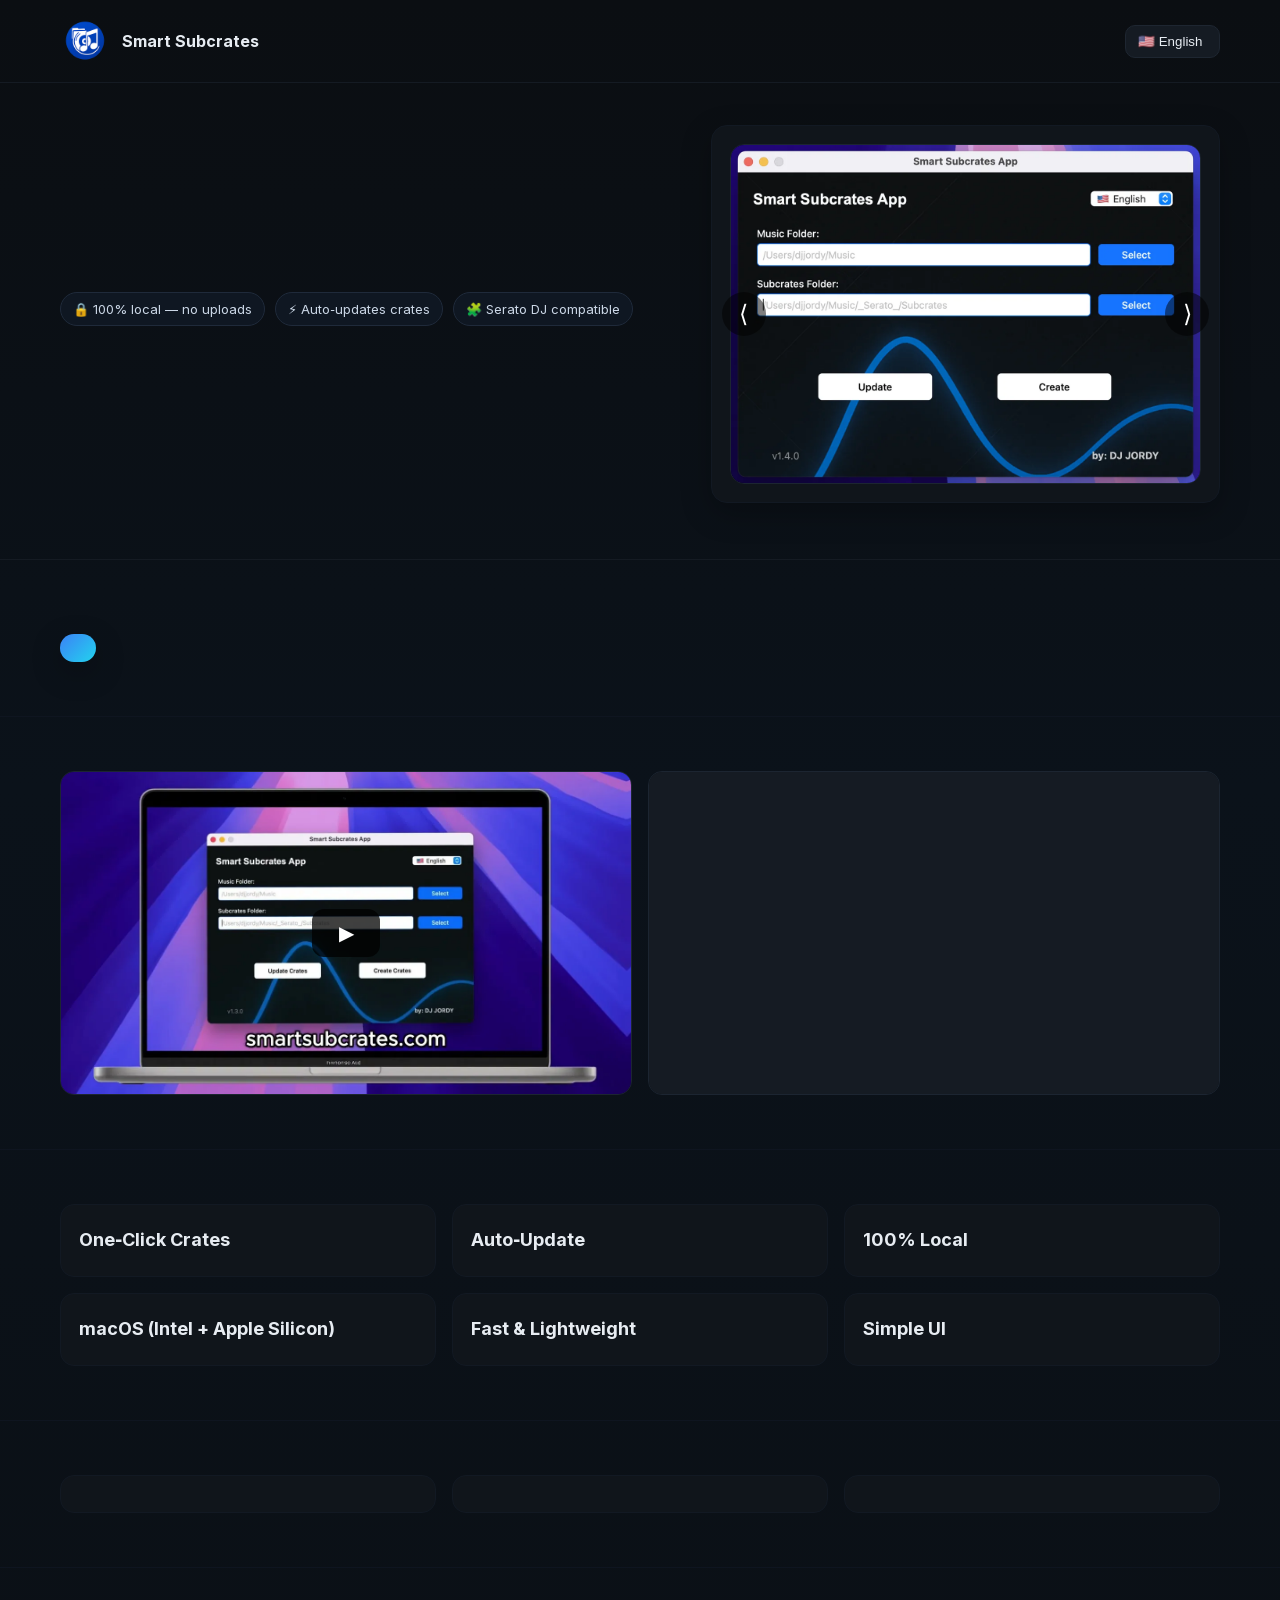
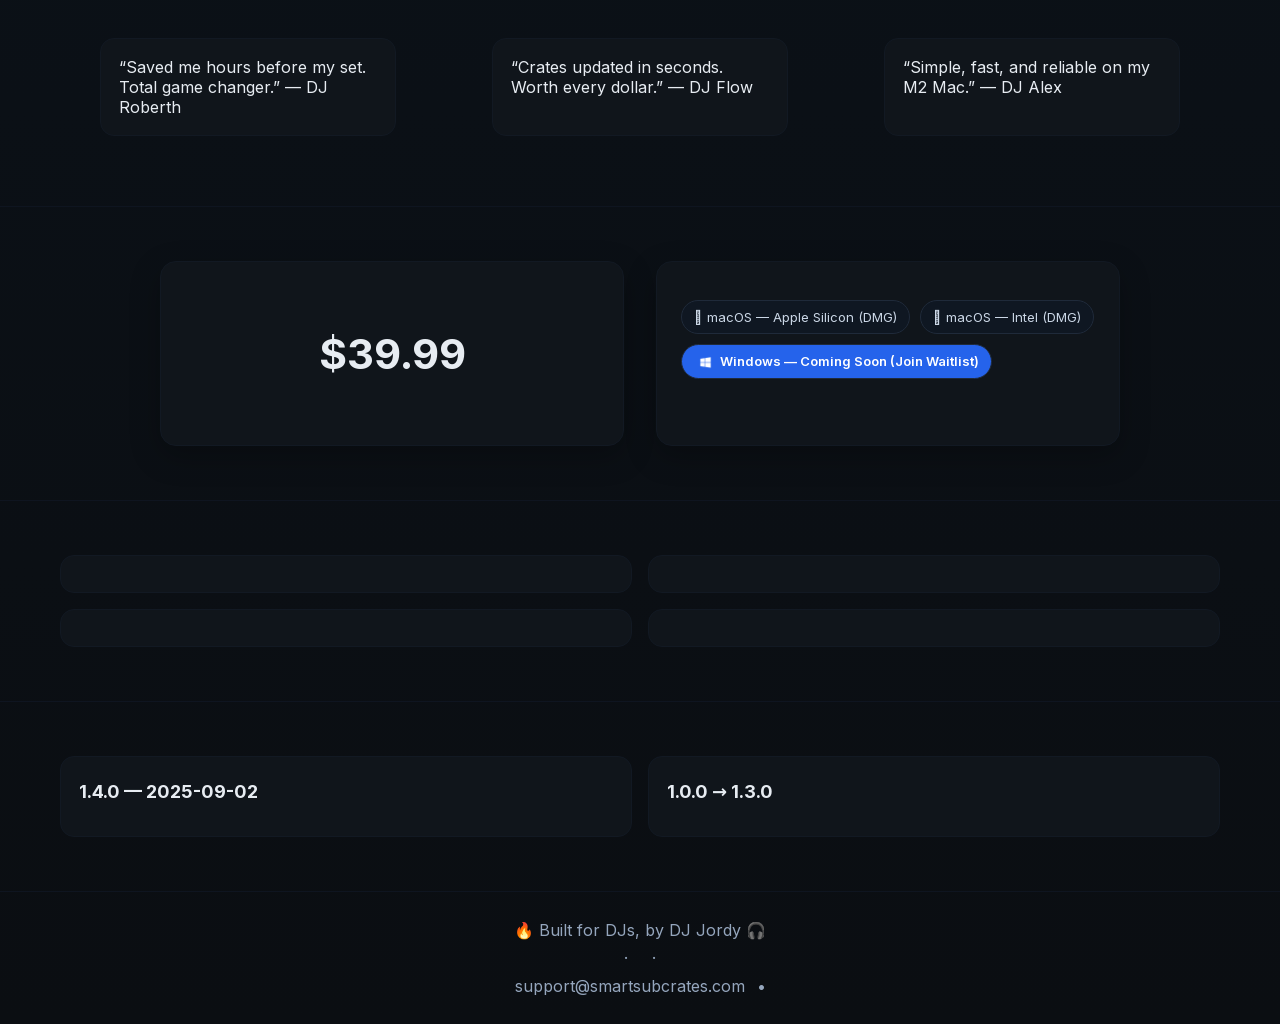
==== es/index.html @ 8af756a7 "wip: generate es/index.html" ====
<!-- GENERATED from index.html by tools/build-es.py — do not edit. Edit index.html and re-run the script. -->
<!DOCTYPE html>
<html lang="es">
<head>
  <meta charset="UTF-8" />
  <meta name="viewport" content="width=device-width, initial-scale=1" />
  <title>Smart Subcrates — Crea Subcrates de Serato desde tus Carpetas</title>
  <meta name="description" content="Convierte tus carpetas de música en subcrates listos para Serato en segundos. Para macOS 12+ (Apple Silicon + Intel). Pago único, actualizaciones de por vida." />
  <link rel="preload" href="/assets/fonts/inter-latin.woff2" as="font" type="font/woff2" crossorigin>
  <link rel="icon" href="/assets/app_icon_256.png" />
  <link rel="apple-touch-icon" href="/assets/app_icon_256.png" />
  <link rel="stylesheet" href="/style.css?v=8" />
  <link rel="canonical" href="https://www.smartsubcrates.com/es/" />
  <link rel="alternate" hreflang="en" href="https://www.smartsubcrates.com/" />
  <link rel="alternate" hreflang="es" href="https://www.smartsubcrates.com/es/" />
  <link rel="alternate" hreflang="x-default" href="https://www.smartsubcrates.com/" />
  <meta property="og:title" content="Smart Subcrates — Crea Subcrates de Serato desde tus Carpetas" />
  <meta property="og:description" content="Crea subcrates de Serato desde tus carpetas con un clic. Para macOS 12+." />
  <meta property="og:image" content="https://www.smartsubcrates.com/assets/og-image.jpg" />
  <meta property="og:image:width" content="1200" />
  <meta property="og:image:height" content="630" />
  <meta property="og:image:alt" content="Smart Subcrates — turn your music folders into Serato-ready crates in seconds" />
  <meta property="og:url" content="https://www.smartsubcrates.com/es/" />
  <meta property="og:site_name" content="Smart Subcrates" />
  <meta property="og:type" content="website" />
  <meta property="og:locale" content="es_ES" />
  <meta property="og:locale:alternate" content="en_US" />
  <meta name="twitter:card" content="summary_large_image" />
  <meta name="twitter:title" content="Smart Subcrates — Crea Subcrates de Serato desde tus Carpetas" />
  <meta name="twitter:description" content="Crea subcrates de Serato desde tus carpetas con un clic. Para macOS 12+." />
  <meta name="twitter:image" content="https://www.smartsubcrates.com/assets/og-image.jpg" />
  <!-- Google tag (gtag.js) -->
  <script async src="https://www.googletagmanager.com/gtag/js?id=G-19CRBSC4E8"></script>
  <script>
    window.dataLayer = window.dataLayer || [];
    function gtag(){dataLayer.push(arguments);}
    gtag('js', new Date());
    gtag('config', 'G-19CRBSC4E8');
  </script>
  <script defer src="/script.js?v=8"></script>
  <script src="https://assets.lemonsqueezy.com/lemon.js" defer></script>

  <script type="application/ld+json">
{
  "@context": "https://schema.org",
  "@type": "SoftwareApplication",
  "name": "Smart Subcrates",
  "applicationCategory": "MultimediaApplication",
  "applicationSubCategory": "DJ Software",
  "operatingSystem": "macOS 12 Monterey or later",
  "softwareVersion": "1.4.0",
  "url": "https://www.smartsubcrates.com/",
  "image": "https://www.smartsubcrates.com/assets/og-image.jpg",
  "description": "Smart Subcrates turns your music folders into Serato-ready crates in seconds. It creates and updates .crate files for Serato DJ without moving, renaming or uploading any of your music.",
  "author": {
    "@type": "Person",
    "name": "Jorge Calle"
  },
  "offers": {
    "@type": "Offer",
    "price": "39.99",
    "priceCurrency": "USD",
    "availability": "https://schema.org/InStock",
    "url": "https://www.smartsubcrates.com/"
  },
  "featureList": [
    "Create Serato subcrates from a folder tree",
    "Update crates as tracks are added or removed",
    "Runs entirely offline \u2014 no uploads",
    "Apple Silicon and Intel support"
  ]
}
  </script>
  <script type="application/ld+json">
{
  "@context": "https://schema.org",
  "@type": "FAQPage",
  "mainEntity": [
    {
      "@type": "Question",
      "name": "Does this upload my music?",
      "acceptedAnswer": {
        "@type": "Answer",
        "text": "No. Everything runs locally on your computer."
      }
    },
    {
      "@type": "Question",
      "name": "Does it move or rename files?",
      "acceptedAnswer": {
        "@type": "Answer",
        "text": "No. It only creates and updates .crate files for Serato."
      }
    },
    {
      "@type": "Question",
      "name": "Which operating systems are supported?",
      "acceptedAnswer": {
        "@type": "Answer",
        "text": "macOS 12 Monterey and newer, on both Intel and Apple Silicon Macs. A Windows version is coming soon."
      }
    },
    {
      "@type": "Question",
      "name": "Do I need Serato installed?",
      "acceptedAnswer": {
        "@type": "Answer",
        "text": "Yes, you need Serato DJ installed to use the generated crates."
      }
    }
  ]
}
  </script>
</head>
<body>
  <header class="hero">
    <div class="container inner">
      <div style="display:flex;gap:12px;align-items:center">
        <img src="/assets/app_icon_256.png" alt="Smart Subcrates icon" width="50" height="50" style="border-radius:8px"/>
        <strong>Smart Subcrates</strong>
      </div>
      <nav>
        <select id="language-dropdown" class="lang" aria-label="Language" onchange="if(this.value!=='es')location.href='/'">
          <option value="en">&#127482;&#127480; English</option>
          <option value="es" selected>&#127466;&#127464; Espa&ntilde;ol</option>
        </select>
        
        <a data-store href="https://store.smartsubcrates.com/buy/6cca9f2a-0b97-4b3b-bf1f-de6168853923?embed=1" class="lemonsqueezy-button btn top-cta" data-lang="es">🛒 Comprar — $39.99</a>
      </nav>
    </div>

    <div class="hero-slab">
      <div class="container hero-grid">
        <div>
          
          <h1 class="title" data-lang="es">Convierte tus carpetas de música en subcrates para Serato en segundos 🎶</h1>
          
          

          <p class="subtitle" data-lang="es">
            Funciona en macOS (<b>Apple Silicon</b> + <b>Intel</b>).<br>
            Compatible con macOS Monterey (12) y posteriores.<br>
            Pago único, actualizaciones de por vida.
          </p>
          <div class="badge-list">
            <span class="badge">🔒 100% local — no uploads</span>
            <span class="badge">⚡ Auto‑updates crates</span>
            <span class="badge">🧩 Serato DJ compatible</span>
          </div>

          <div class="cta-group">
            
            <a data-store href="https://store.smartsubcrates.com/buy/6cca9f2a-0b97-4b3b-bf1f-de6168853923?embed=1" class="lemonsqueezy-button btn" data-lang="es">🛒 Comprar — $39.99</a>
            
            <a href="#demo" class="btn secondary" data-lang="es">▶ Ver Demo</a>
          </div>
        </div>
        <div class="card carousel">
          <div class="carousel-wrapper">
            <img class="screenshot active" src="/assets/screenshot1.webp" alt="Smart Subcrates main window with fields for the Music folder and the Serato Subcrates folder" width="1200" height="862" fetchpriority="high" />
            <img class="screenshot" src="/assets/screenshot2.webp" alt="Smart Subcrates with a DJ music folder selected, ready to build crates" width="1200" height="862" />
            <img class="screenshot" src="/assets/screenshot3.webp" alt="Smart Subcrates asking for confirmation before creating crates" width="1200" height="858" />
            <img class="screenshot" src="/assets/screenshot4.webp" alt="Smart Subcrates in Spanish reporting 98 folders processed and 2,989 new tracks added" width="1200" height="862" />
            <img class="screenshot" src="/assets/screenshot5.webp" alt="Serato DJ showing the generated subcrates for Bachata, Dancehall and Dembow with their tracks" width="1200" height="708" />
          </div>

          <div class="carousel-controls">
            <button class="prev" aria-label="Previous">⟨</button>
            <button class="next" aria-label="Next">⟩</button>
          </div>

          

          <div class="pill" style="margin-top:12px;" data-lang="es">
             Disponible ahora en macOS - Windows muy pronto.
          </div>
        </div>
      </div>
    </div>
  </header>

  <main>
    <section id="windows-waitlist" class="waitlist">
      <div class="container">
        
        <h2 data-lang="es"><img src="/assets/windows_128.png" alt="Windows logo" width="35" height="35" style="vertical-align:middle; margin:0 4px"/>Versión para Windows — Próximamente</h2>

        
        <p class="subtitle" data-lang="es">
          Estamos terminando la versión de Windows de Smart Subcrates.  
          Únete a la lista de espera ahora y obtendrás <b>25% de descuento en el lanzamiento</b>.
        </p>

        <div class="cta-group" style="margin-top:20px">
          <a href="https://store.smartsubcrates.com/buy/42a75177-32bc-4c86-8e3d-1794f6fee28e?embed=1" class="lemonsqueezy-button btn">
            
            <span data-lang="es">✅ Unirme a la Lista de Windows (Gratis)</span>
          </a>
        </div>

        
        <p class="small muted" style="margin-top:8px;" data-lang="es">
          No se te cobrará hoy — solo recibirás un correo con tu código de 25% de descuento cuando Windows se lance.
        </p>
      </div>
    </section>
    <section id="demo">
      <div class="container">
        
        <h2 data-lang="es">🎬 Demostración e Instalación</h2>

        <div class="grid cols-2 demo-install">
          <!-- Demo Video -->
          <div>
            
            <h3 data-lang="es">Véelo en Acción</h3>
            <div class="video-wrapper">
              <button class="video-facade" data-yt="QGoq0EtGMAw"
                      data-title="Smart Subcrates demo video"
                      aria-label="Play the Smart Subcrates demo video">
                <img src="/assets/demo-thumb.webp" width="1280" height="720"
                     alt="Smart Subcrates running on a MacBook, showing the Music and Subcrates folder pickers" />
                <span class="play" aria-hidden="true">&#9654;</span>
              </button>
            </div>
          </div>

          <!-- Installation Video -->
          <div>
            
            <h3 data-lang="es">Cómo Instalar</h3>
            <div class="video-wrapper">
              <div class="video-placeholder">
                
                <span data-lang="es">&#127916; El video de la gu&iacute;a de instalaci&oacute;n estar&aacute; disponible pronto.<br>
                  &iquest;Necesitas ayuda ahora? Escribe a <a href="mailto:support@smartsubcrates.com">support@smartsubcrates.com</a></span>
              </div>
            </div>
          </div>
        </div>
      </div>
    </section>

    <section>
      <div class="container">
        
        <h2 data-lang="es">✨ Funciones</h2>
        <div class="grid cols-3">
          <div class="feature"><h3>One‑Click Crates</h3><p class="muted" data-lang="es">Selecciona tu carpeta de música y genera subcrates listos para Serato.</p></div>
          <div class="feature"><h3>Auto‑Update</h3><p class="muted" data-lang="es">Agrega canciones nuevas y limpia las eliminadas con el modo actualización.</p></div>
          <div class="feature"><h3>100% Local</h3><p class="muted" data-lang="es">Tu música se queda en tu equipo — nada se sube a internet.</p></div>
          <div class="feature"><h3>macOS (Intel + Apple Silicon)</h3>
            
            <p class="muted" data-lang="es">Compatibilidad Mac hoy. Windows muy pronto — únete a la lista.</p>
          </div>          <div class="feature"><h3>Fast & Lightweight</h3><p class="muted" data-lang="es">Hecho para velocidad: prepara más rápido y toca más.</p></div>
          <div class="feature"><h3>Simple UI</h3><p class="muted" data-lang="es">Interfaz limpia con visuales estilo modo oscuro.</p></div>
        </div>
      </div>
    </section>

    <section>
      <div class="container">
        
        <h2 data-lang="es">🚀 Guía Rápida</h2>

        <div class="grid cols-3">

          <!-- Step 1 -->
          <div class="feature">
            
            <h3 data-lang="es">1) Descarga e Instala</h3>
            
            <p class="muted" data-lang="es">
              Descarga tu instalador (macOS Intel o Apple Silicon).  
              Ejecuta la aplicación e ingresa la licencia que recibiste por correo.  
              Espera hasta que tu licencia sea validada.
            </p>
          </div>

          <!-- Step 2 -->
          <div class="feature">
            
            <h3 data-lang="es">2) Elige las Carpetas</h3>
            
            <p class="muted" data-lang="es">
              Selecciona tu carpeta principal de Música y la carpeta de Subcrates de Serato.
            </p>
          </div>

          <!-- Step 3 -->
          <div class="feature">
            
            <h3 data-lang="es">3) Crea / Actualiza</h3>
            
            <p class="muted" data-lang="es">
              Haz clic en <b>“Create”</b> para nuevos subcrates o en <b>“Update”</b> para sincronizar los cambios automáticamente.
            </p>
          </div>

        </div>
      </div>
    </section>

    <section>
      <div class="container">
        
        <h2 data-lang="es">💬 Lo que dicen los DJs</h2>
        <div class="grid cols-3">
          <blockquote class="testi"><p>“Saved me hours before my set. Total game changer.” — DJ Roberth</p></blockquote>
          <blockquote class="testi"><p>“Crates updated in seconds. Worth every dollar.” — DJ Flow</p></blockquote>
          <blockquote class="testi"><p>“Simple, fast, and reliable on my M2 Mac.” — DJ Alex</p></blockquote>
        </div>
      </div>
    </section>

    <section class="pricing">
      <div class="container">
        <div class="grid cols-2">
          <!-- Left card -->
          <div class="card">
            <div class="card-body">
              
              <h2 data-lang="es">💵 Precio</h2>
              <p class="price-tag">$39.99</p>
              
              <p class="muted" data-lang="es">Pago único • Actualizaciones de por vida</p>
              <div class="cta-group" style="margin-top:10px">
                
                <a data-store href="https://store.smartsubcrates.com/buy/6cca9f2a-0b97-4b3b-bf1f-de6168853923?embed=1" class="lemonsqueezy-button btn" data-lang="es">🛒 Comprar</a>
              </div>
              
              <p class="small" style="margin-top:10px;" data-lang="es">Pago seguro con Lemon Squeezy.</p>
            </div>
          </div>

          <!-- Right card -->
          <div class="card">
            <div class="card-body">
              
              <h3 data-lang="es">Instaladores Incluidos</h3>

              <div class="badge-list">
                <span class="badge"> macOS — Apple Silicon (DMG)</span>
                <span class="badge"> macOS — Intel (DMG)</span>
                <a href="#windows-waitlist" class="badge highlight">
                  <img src="/assets/windows_128.png" alt="Windows logo" width="15" height="15" style="vertical-align:middle; margin:0 4px"/>
                  Windows — Coming Soon (Join Waitlist)
                </a>
              </div>
              

              
              <p class="muted" data-lang="es">
                Descargas para macOS disponibles de inmediato.  
                La versión de Windows llegará pronto — <a href="#windows-waitlist">únete a la lista</a> para obtener 25% de descuento en el lanzamiento.
              </p>
              
              <p class="small muted" data-lang="es">Compatible con macOS Monterey (12+).</p>

              <ul class="muted">
                
                <li data-lang="es">Garantía de devolución de 7 días</li>
                
                <li data-lang="es">
                  Soporte por correo: <a href="mailto:support@smartsubcrates.com">support@smartsubcrates.com</a>
                </li>
              </ul>
            </div>
          </div>
        </div>
      </div>
    </section>

    <section>
      <div class="container">
        
        <h2 data-lang="es">❓ Preguntas Frecuentes</h2>
        <div class="grid cols-2">
          <div class="feature">
            
            <h3 data-lang="es">¿Sube mi música a internet?</h3>
            
            <p class="muted" data-lang="es">No. Todo corre localmente en tu computador.</p>
          </div>
          <div class="feature">
            
            <h3 data-lang="es">¿Mueve o renombra archivos?</h3>
            
            <p class="muted" data-lang="es">No. Solo crea/actualiza archivos <code>.crate</code> para Serato.</p>
          </div>
          <div class="feature">
            
            <h3 data-lang="es">¿Qué sistemas soporta?</h3>

            

            <p class="muted" data-lang="es">
              ✅ macOS Monterey (12+) y versiones posteriores (Intel y Apple Silicon). <br>
              ⏳ La versión para Windows llegará pronto — <a href="#windows-waitlist">únete a la lista</a> para obtener 25% de descuento en el lanzamiento.
            </p>
          </div>
          <div class="feature">
            
            <h3 data-lang="es">¿Necesito tener Serato instalado?</h3>
            
            <p class="muted" data-lang="es">Sí, para usar los subcrates dentro de Serato.</p>
          </div>
        </div>
      </div>
    </section>

    <section>
      <div class="container">
        
        <h2 data-lang="es">🛠️ Historial de Cambios</h2>
        <div class="grid cols-2">
          <div class="feature">
            <h3>1.4.0 — 2025-09-02</h3>
            <ul class="muted">
              
              <li data-lang="es">Se agregó soporte para macOS Intel (además de Apple Silicon)</li>

              
              <li data-lang="es">Versión para Windows en desarrollo — <a href="#windows-waitlist">únete a la lista</a> para 25% de descuento en el lanzamiento</li>

              
              <li data-lang="es">Ahora incluye canciones en la carpeta principal</li>

              
              <li data-lang="es">Actualizaciones más rápidas; lógica de eliminación más segura</li>
            </ul>
          </div>
          <div class="feature">
            <h3>1.0.0 → 1.3.0</h3>
            <ul class="muted">
              
              <li data-lang="es">Lanzamiento inicial, selector de idioma, ordenamiento de carpetas, modo actualización</li>
            </ul>
          </div>
        </div>
      </div>
    </section>
  </main>

  <footer>
    <div class="container">
      <div>🔥 Built for DJs, by DJ Jordy 🎧</div>
      <div class="foot-row">
        <a href="/privacy.html"><span data-lang="es">Privacidad</span></a>
        <span>&middot;</span>
        <a href="/terms.html"><span data-lang="es">T&eacute;rminos</span></a>
        <span>&middot;</span>
        <a href="/refund.html"><span data-lang="es">Reembolsos</span></a>
      </div>
      <div class="foot-row">
        <a href="mailto:support@smartsubcrates.com">support@smartsubcrates.com</a>
        <span>•</span>
        
        <span data-lang="es">Pago seguro con Lemon Squeezy</span>
      </div>
    </div>
  </footer>
</body>
</html>
---- style.css ----
@font-face {
  font-family: 'Inter';
  font-style: normal;
  font-weight: 400 700;
  font-display: swap;
  src: url('/assets/fonts/inter-latin-ext.woff2') format('woff2');
  unicode-range: U+0100-02BA, U+02BD-02C5, U+02C7-02CC, U+02CE-02D7, U+02DD-02FF, U+0304, U+0308, U+0329, U+1D00-1DBF, U+1E00-1E9F, U+1EF2-1EFF, U+2020, U+20A0-20AB, U+20AD-20C4, U+2113, U+2C60-2C7F, U+A720-A7FF;
}
@font-face {
  font-family: 'Inter';
  font-style: normal;
  font-weight: 400 700;
  font-display: swap;
  src: url('/assets/fonts/inter-latin.woff2') format('woff2');
  unicode-range: U+0000-00FF, U+0131, U+0152-0153, U+02BB-02BC, U+02C6, U+02DA, U+02DC, U+0304, U+0308, U+0329, U+2000-206F, U+20AC, U+2122, U+2191, U+2193, U+2212, U+2215, U+FEFF, U+FFFD;
}

:root {
  --bg: #0b0e12;
  --panel: #10151b;
  --soft: #151b23;
  --text: #e7ecf2;
  --muted: #9fb0c7;
  --brand: #3b82f6;
  --brand-2: #22d3ee;
  --ok: #22c55e;
  --warning: #f59e0b;
  --radius: 16px;
  --shadow: 0 10px 30px rgba(0, 0, 0, 0.25);
  --maxw: 1200px;
}
* {
  box-sizing: border-box;
}
html,
body {
  margin: 0;
  padding: 0;
  font-family: Inter, system-ui, -apple-system, Segoe UI, Roboto, Ubuntu,
    "Helvetica Neue", Arial, "Apple Color Emoji", "Segoe UI Emoji";
  background: linear-gradient(180deg, var(--bg), #0b121a 30%, #0b0e12);
  color: var(--text);
}
a {
  color: inherit;
  text-decoration: none;
}
.container {
  width: 100%;
  max-width: var(--maxw);
  margin: 0 auto;
  padding: 0 20px;
}

header.hero {
  position: relative;
  overflow: hidden;
}
header .inner {
  display: flex;
  align-items: center;
  justify-content: space-between;
  padding: 16px 20px;
}
nav {
  display: flex;
  gap: 12px;
  align-items: center;
}
.lang {
  appearance: none;
  background: var(--soft);
  border: 1px solid #1e2631;
  color: var(--text);
  padding: 8px 12px;
  border-radius: 10px;
}

.btn.top-cta { 
  display: none;   /* overrides .btn's display */
}

/* Show it only on desktop */
@media (min-width: 1024px) {
  .btn.top-cta { 
    display: inline-flex; 
  }
}

.btn {
  display: inline-flex;
  gap: 8px;
  align-items: center;
  background: linear-gradient(135deg, var(--brand), var(--brand-2));
  /* Near-black on the bright gradient: 5.26:1 at the blue end and 10.70:1 at
     the cyan end. White scored 3.68:1 and 1.81:1, both below the 4.5:1 AA
     minimum for this text size. */
  color: #0b0e12;
  border: none;
  padding: 14px 18px;
  border-radius: 14px;
  font-weight: 700;
  box-shadow: var(--shadow);
  transition: transform 0.08s ease;
}
.btn:hover {
  transform: translateY(-2px);
}
.btn.secondary {
  background: #1f2937;
  border: 1px solid #263141;
  /* must re-assert light text: .btn is now dark-on-bright */
  color: #fff;
}
.hero-slab {
  padding: 42px 0 56px;
  border-top: 1px solid #151b23;
  border-bottom: 1px solid #151b23;
}
.hero-grid {
  display: grid;
  gap: 28px;
  grid-template-columns: 1fr;
}
@media (min-width: 960px) {
  .hero-grid {
    grid-template-columns: 1.1fr 0.9fr;
    align-items: center;
  }
}
.title {
  font-size: 36px;
  line-height: 1.1;
  margin: 0 0 12px;
}
.subtitle {
  font-size: 18px;
  color: var(--muted);
  margin: 0 0 22px;
}
.badge.highlight {
  background: #2563eb;  /* blue highlight */
  color: #fff;
  text-decoration: none;
  font-weight: 600;
}
.badge.highlight:hover {
  background: #1d4ed8;
}
.badge-list {
  display: flex;
  flex-wrap: wrap;
  gap: 10px;
  margin: 14px 0 24px;
}
.badge {
  background: #0f1722;
  border: 1px solid #1f2a3a;
  border-radius: 999px;
  padding: 8px 12px;
  color: #cbd7e6;
  font-size: 13px;
}
.cta-group {
  display: flex;
  gap: 12px;
  flex-wrap: wrap;
}
.card {
  background: var(--panel);
  border: 1px solid #121923;
  border-radius: var(--radius);
  padding: 18px;
  box-shadow: var(--shadow);
}
.screenshot {
  width: 100%;
  border-radius: 14px;
  border: 1px solid #1c2531;
}

.carousel {
  position: relative;
  overflow: hidden;
}

.carousel-wrapper {
  position: relative;
}

.carousel img {
  display: none;
  width: 100%;
  height: 340px;        /* fixed box height */
  object-fit: contain;  /* keeps full image visible, adds padding */
  background: #000;     /* optional: black background behind smaller images */
  border-radius: 14px;
  border: 1px solid #1c2531;
}


.carousel img.active {
  display: block;
}

.carousel-controls {
  position: absolute;
  top: 50%;
  left: 0;
  right: 0;
  display: flex;
  justify-content: space-between;
  transform: translateY(-50%);
  padding: 0 10px;
}

.carousel-controls button {
  background: rgba(0,0,0,0.5);
  border: none;
  color: white;
  font-size: 24px;
  /* 44px minimum so the arrows are a comfortable touch target on phones */
  min-width: 44px;
  min-height: 44px;
  padding: 6px 12px;
  border-radius: 50%;
  cursor: pointer;
}
.carousel-controls { 
  z-index: 2; 
}
.carousel-controls button:focus-visible {
  outline: 3px solid var(--brand-2);
  outline-offset: 2px;
}
.waitlist .card { border: 1px solid #e5e7eb; border-radius: 16px; }
.waitlist .card-body { padding: 20px; }
section {
  padding: 54px 0;
  border-bottom: 1px solid #0f1520;
}
h2 {
  font-size: 28px;
  margin: 0 0 22px;
}
.grid {
  display: grid;
  gap: 16px;
}
@media (min-width: 860px) {
  .grid.cols-3 {
    grid-template-columns: repeat(3, 1fr);
  }
  .grid.cols-2 {
    grid-template-columns: repeat(2, 1fr);
  }
}
.feature {
  background: var(--panel);
  padding: 18px;
  border-radius: 14px;
  border: 1px solid #121923;
}
.feature h3 {
  margin: 6px 0 8px;
  font-size: 18px;
}
.muted {
  color: var(--muted);
}

.video-wrapper {
  position: relative;
  padding-bottom: 56.25%;
  height: 0;
  overflow: hidden;
  border-radius: 14px;
  border: 1px solid #1c2531;
}
.video-wrapper iframe {
  position: absolute;
  top: 0;
  left: 0;
  width: 100%;
  height: 100%;
  border: 0;
}

.testi {
  background: var(--panel);
  border: 1px solid #121923;
  border-radius: 14px;
  padding: 18px;
}
.testi p {
  margin: 0;
}

.pricing .container{
  max-width: 1000px;   /* tweak to taste */
  margin: 0 auto;
}

.pricing .grid.cols-2 {
  align-items: stretch;
  gap: 32px;
}

.pricing .card {
  display: flex;
  flex-direction: column;
  justify-content: space-between; /* space out top + bottom */
  padding: 24px;
}

 .pricing .card:first-child {
  text-align: center;
  align-items: center;
  max-width: 600px; 
}

.pricing .card:nth-child(2) {
  text-align: left;
  align-items: flex-start;
}

.pricing .card:first-child .btn {
  width: 100%;
  justify-content: center;
  font-size: 1.1rem;
  padding: 14px 0;
}

@media (min-width: 860px) {
  .pricing {
    grid-template-columns: 1.2fr 0.8fr;
  }
}
.price-tag {
  font-size: 42px;
  font-weight: 800;
}
.small {
  font-size: 13px;
  color: var(--muted);
}

footer {
  padding: 28px 0;
  text-align: center;
  color: #95a6bd;
}
.foot-row {
  display: flex;
  gap: 12px;
  justify-content: center;
  flex-wrap: wrap;
  margin-top: 8px;
}

.pill {
  display: inline-flex;
  gap: 8px;
  align-items: center;
  background: #0f1722;
  border: 1px solid #1f2a3a;
  border-radius: 999px;
  padding: 10px 14px;
}

/* Click-to-play video facade: avoids loading the YouTube player on page load */
.video-facade {
  position: absolute;
  inset: 0;
  width: 100%;
  height: 100%;
  padding: 0;
  border: 0;
  background: #000;
  cursor: pointer;
  display: block;
}
.video-facade img {
  width: 100%;
  height: 100%;
  object-fit: cover;
  display: block;
}
.video-facade .play {
  position: absolute;
  top: 50%;
  left: 50%;
  transform: translate(-50%, -50%);
  width: 68px;
  height: 48px;
  border-radius: 12px;
  background: rgba(0, 0, 0, 0.75);
  color: #fff;
  font-size: 20px;
  display: flex;
  align-items: center;
  justify-content: center;
  transition: background 0.15s ease;
}
.video-facade:hover .play,
.video-facade:focus-visible .play {
  background: #ff0000;
}
.video-facade:focus-visible {
  outline: 3px solid var(--brand-2);
  outline-offset: 2px;
}
.video-placeholder {
  position: absolute;
  inset: 0;
  display: flex;
  align-items: center;
  justify-content: center;
  text-align: center;
  padding: 24px;
  background: var(--soft);
  color: var(--muted);
  font-size: 15px;
  line-height: 1.5;
}
.video-placeholder a { color: var(--brand-2); text-decoration: underline; }

/* Legal pages: narrower measure for comfortable reading */
.legal {
  max-width: 760px;
}
.legal h1 {
  font-size: 34px;
  margin: 0 0 8px;
}
.legal h2 {
  font-size: 21px;
  margin: 34px 0 10px;
  color: var(--text);
}
.legal p,
.legal li {
  color: #c3d0e0;
  line-height: 1.65;
  font-size: 16px;
}
.legal ul {
  padding-left: 22px;
}
.legal li {
  margin-bottom: 8px;
}
.legal a {
  color: var(--brand-2);
  text-decoration: underline;
}
.legal code {
  background: var(--soft);
  border: 1px solid #1f2a3a;
  border-radius: 6px;
  padding: 1px 6px;
  font-size: 14px;
}
.legal strong { color: var(--text); }
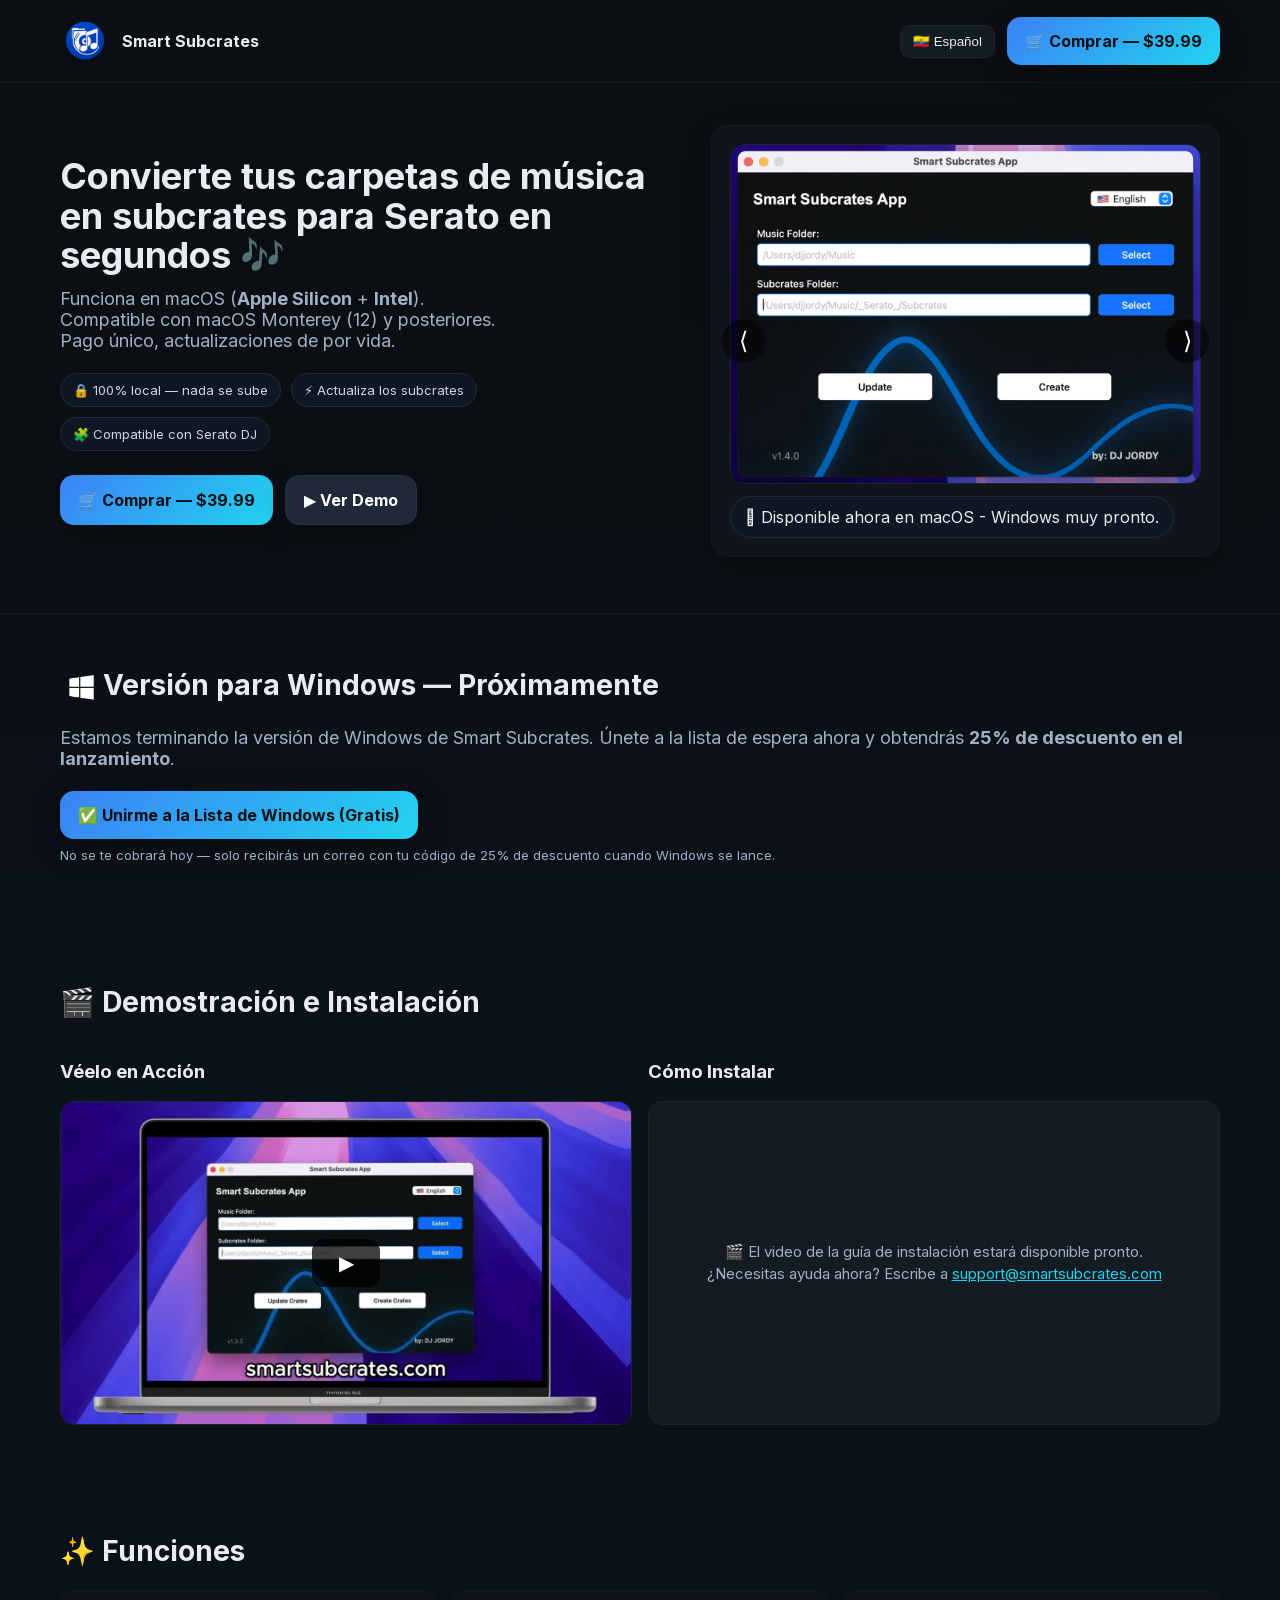
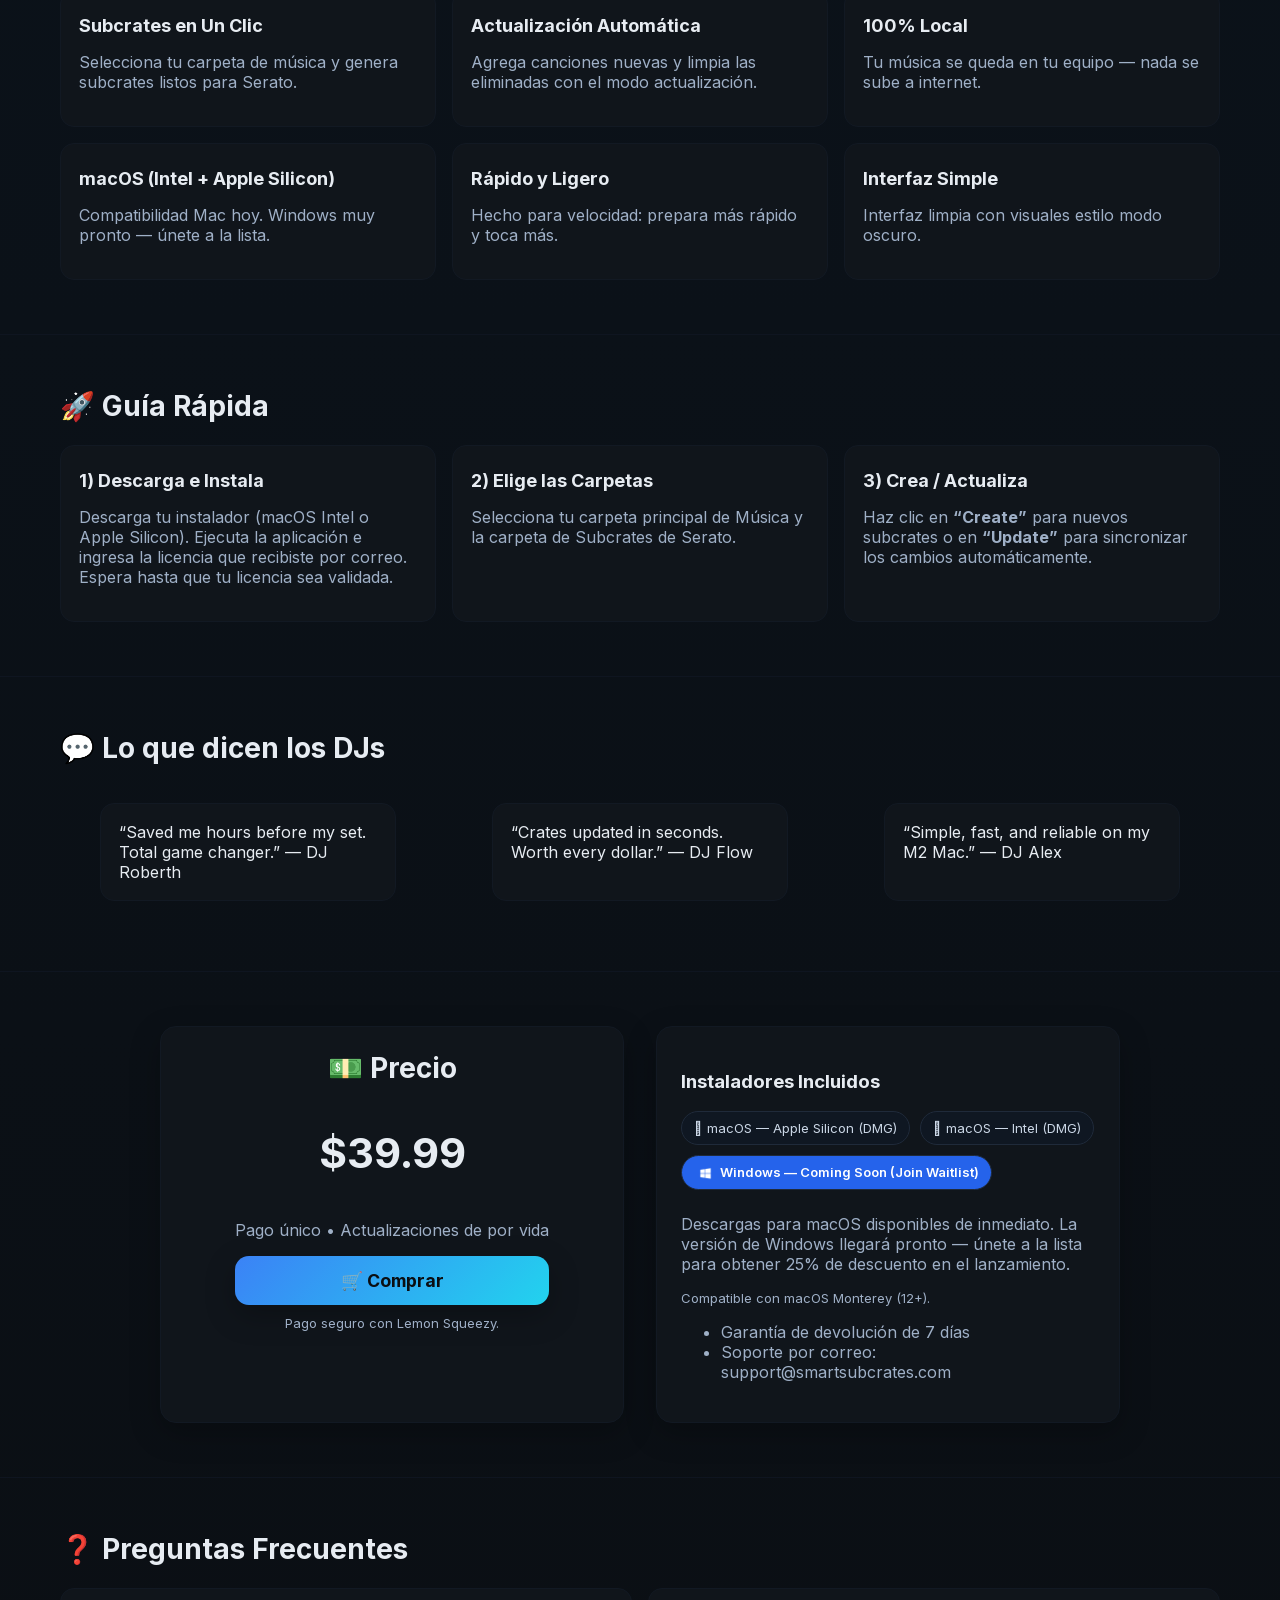
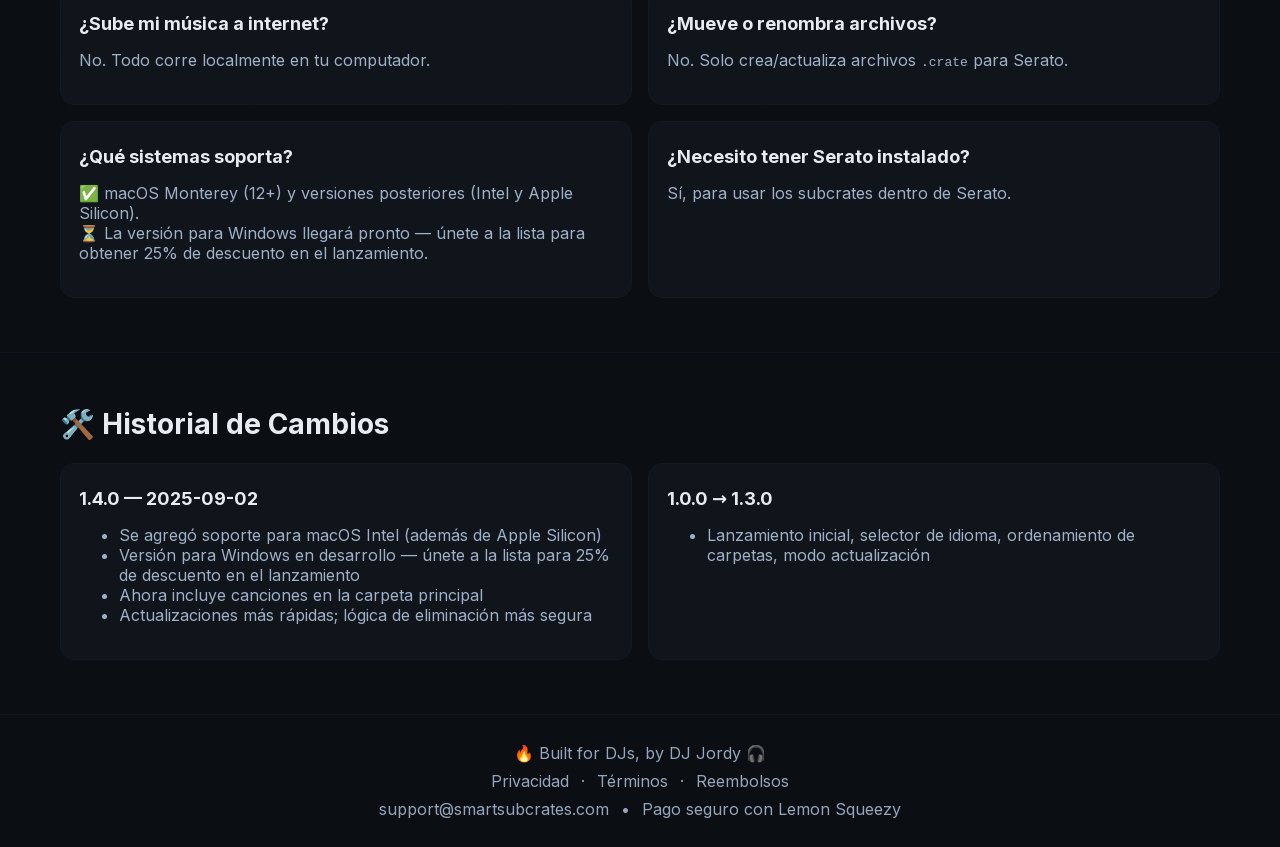
==== commit 1eeba715: "Give Spanish its own URL at /es/ Both languages shared one URL with the Spanish half hidden by displ" ====
--- a/es/index.html
+++ b/es/index.html
@@ -9,7 +9,7 @@
   <link rel="preload" href="/assets/fonts/inter-latin.woff2" as="font" type="font/woff2" crossorigin>
   <link rel="icon" href="/assets/app_icon_256.png" />
   <link rel="apple-touch-icon" href="/assets/app_icon_256.png" />
-  <link rel="stylesheet" href="/style.css?v=8" />
+  <link rel="stylesheet" href="/style.css?v=9" />
   <link rel="canonical" href="https://www.smartsubcrates.com/es/" />
   <link rel="alternate" hreflang="en" href="https://www.smartsubcrates.com/" />
   <link rel="alternate" hreflang="es" href="https://www.smartsubcrates.com/es/" />
@@ -37,7 +37,7 @@
     gtag('js', new Date());
     gtag('config', 'G-19CRBSC4E8');
   </script>
-  <script defer src="/script.js?v=8"></script>
+  <script defer src="/script.js?v=9"></script>
   <script src="https://assets.lemonsqueezy.com/lemon.js" defer></script>
 
   <script type="application/ld+json">
@@ -125,7 +125,7 @@
           <option value="es" selected>&#127466;&#127464; Espa&ntilde;ol</option>
         </select>
         
-        <a data-store href="https://store.smartsubcrates.com/buy/6cca9f2a-0b97-4b3b-bf1f-de6168853923?embed=1" class="lemonsqueezy-button btn top-cta" data-lang="es">🛒 Comprar — $39.99</a>
+        <a data-store href="https://store.smartsubcrates.com/buy/6cca9f2a-0b97-4b3b-bf1f-de6168853923?embed=1" class="lemonsqueezy-button btn top-cta">🛒 Comprar — $39.99</a>
       </nav>
     </div>
 
@@ -133,26 +133,26 @@
       <div class="container hero-grid">
         <div>
           
-          <h1 class="title" data-lang="es">Convierte tus carpetas de música en subcrates para Serato en segundos 🎶</h1>
+          <h1 class="title">Convierte tus carpetas de música en subcrates para Serato en segundos 🎶</h1>
           
           
 
-          <p class="subtitle" data-lang="es">
+          <p class="subtitle">
             Funciona en macOS (<b>Apple Silicon</b> + <b>Intel</b>).<br>
             Compatible con macOS Monterey (12) y posteriores.<br>
             Pago único, actualizaciones de por vida.
           </p>
           <div class="badge-list">
-            <span class="badge">🔒 100% local — no uploads</span>
-            <span class="badge">⚡ Auto‑updates crates</span>
-            <span class="badge">🧩 Serato DJ compatible</span>
+            <span class="badge">🔒 100% local — nada se sube</span>
+            <span class="badge">⚡ Actualiza los subcrates</span>
+            <span class="badge">🧩 Compatible con Serato DJ</span>
           </div>
 
           <div class="cta-group">
             
-            <a data-store href="https://store.smartsubcrates.com/buy/6cca9f2a-0b97-4b3b-bf1f-de6168853923?embed=1" class="lemonsqueezy-button btn" data-lang="es">🛒 Comprar — $39.99</a>
-            
-            <a href="#demo" class="btn secondary" data-lang="es">▶ Ver Demo</a>
+            <a data-store href="https://store.smartsubcrates.com/buy/6cca9f2a-0b97-4b3b-bf1f-de6168853923?embed=1" class="lemonsqueezy-button btn">🛒 Comprar — $39.99</a>
+            
+            <a href="#demo" class="btn secondary">▶ Ver Demo</a>
           </div>
         </div>
         <div class="card carousel">
@@ -171,7 +171,7 @@
 
           
 
-          <div class="pill" style="margin-top:12px;" data-lang="es">
+          <div class="pill" style="margin-top:12px;">
              Disponible ahora en macOS - Windows muy pronto.
           </div>
         </div>
@@ -183,10 +183,10 @@
     <section id="windows-waitlist" class="waitlist">
       <div class="container">
         
-        <h2 data-lang="es"><img src="/assets/windows_128.png" alt="Windows logo" width="35" height="35" style="vertical-align:middle; margin:0 4px"/>Versión para Windows — Próximamente</h2>
-
-        
-        <p class="subtitle" data-lang="es">
+        <h2><img src="/assets/windows_128.png" alt="Windows logo" width="35" height="35" style="vertical-align:middle; margin:0 4px"/>Versión para Windows — Próximamente</h2>
+
+        
+        <p class="subtitle">
           Estamos terminando la versión de Windows de Smart Subcrates.  
           Únete a la lista de espera ahora y obtendrás <b>25% de descuento en el lanzamiento</b>.
         </p>
@@ -194,12 +194,12 @@
         <div class="cta-group" style="margin-top:20px">
           <a href="https://store.smartsubcrates.com/buy/42a75177-32bc-4c86-8e3d-1794f6fee28e?embed=1" class="lemonsqueezy-button btn">
             
-            <span data-lang="es">✅ Unirme a la Lista de Windows (Gratis)</span>
+            <span>✅ Unirme a la Lista de Windows (Gratis)</span>
           </a>
         </div>
 
         
-        <p class="small muted" style="margin-top:8px;" data-lang="es">
+        <p class="small muted" style="margin-top:8px;">
           No se te cobrará hoy — solo recibirás un correo con tu código de 25% de descuento cuando Windows se lance.
         </p>
       </div>
@@ -207,13 +207,13 @@
     <section id="demo">
       <div class="container">
         
-        <h2 data-lang="es">🎬 Demostración e Instalación</h2>
+        <h2>🎬 Demostración e Instalación</h2>
 
         <div class="grid cols-2 demo-install">
           <!-- Demo Video -->
           <div>
             
-            <h3 data-lang="es">Véelo en Acción</h3>
+            <h3>Véelo en Acción</h3>
             <div class="video-wrapper">
               <button class="video-facade" data-yt="QGoq0EtGMAw"
                       data-title="Smart Subcrates demo video"
@@ -228,11 +228,11 @@
           <!-- Installation Video -->
           <div>
             
-            <h3 data-lang="es">Cómo Instalar</h3>
+            <h3>Cómo Instalar</h3>
             <div class="video-wrapper">
               <div class="video-placeholder">
                 
-                <span data-lang="es">&#127916; El video de la gu&iacute;a de instalaci&oacute;n estar&aacute; disponible pronto.<br>
+                <span>&#127916; El video de la gu&iacute;a de instalaci&oacute;n estar&aacute; disponible pronto.<br>
                   &iquest;Necesitas ayuda ahora? Escribe a <a href="mailto:support@smartsubcrates.com">support@smartsubcrates.com</a></span>
               </div>
             </div>
@@ -244,16 +244,16 @@
     <section>
       <div class="container">
         
-        <h2 data-lang="es">✨ Funciones</h2>
+        <h2>✨ Funciones</h2>
         <div class="grid cols-3">
-          <div class="feature"><h3>One‑Click Crates</h3><p class="muted" data-lang="es">Selecciona tu carpeta de música y genera subcrates listos para Serato.</p></div>
-          <div class="feature"><h3>Auto‑Update</h3><p class="muted" data-lang="es">Agrega canciones nuevas y limpia las eliminadas con el modo actualización.</p></div>
-          <div class="feature"><h3>100% Local</h3><p class="muted" data-lang="es">Tu música se queda en tu equipo — nada se sube a internet.</p></div>
+          <div class="feature"><h3>Subcrates en Un Clic</h3><p class="muted">Selecciona tu carpeta de música y genera subcrates listos para Serato.</p></div>
+          <div class="feature"><h3>Actualización Automática</h3><p class="muted">Agrega canciones nuevas y limpia las eliminadas con el modo actualización.</p></div>
+          <div class="feature"><h3>100% Local</h3><p class="muted">Tu música se queda en tu equipo — nada se sube a internet.</p></div>
           <div class="feature"><h3>macOS (Intel + Apple Silicon)</h3>
             
-            <p class="muted" data-lang="es">Compatibilidad Mac hoy. Windows muy pronto — únete a la lista.</p>
-          </div>          <div class="feature"><h3>Fast & Lightweight</h3><p class="muted" data-lang="es">Hecho para velocidad: prepara más rápido y toca más.</p></div>
-          <div class="feature"><h3>Simple UI</h3><p class="muted" data-lang="es">Interfaz limpia con visuales estilo modo oscuro.</p></div>
+            <p class="muted">Compatibilidad Mac hoy. Windows muy pronto — únete a la lista.</p>
+          </div>          <div class="feature"><h3>Rápido y Ligero</h3><p class="muted">Hecho para velocidad: prepara más rápido y toca más.</p></div>
+          <div class="feature"><h3>Interfaz Simple</h3><p class="muted">Interfaz limpia con visuales estilo modo oscuro.</p></div>
         </div>
       </div>
     </section>
@@ -261,16 +261,16 @@
     <section>
       <div class="container">
         
-        <h2 data-lang="es">🚀 Guía Rápida</h2>
+        <h2>🚀 Guía Rápida</h2>
 
         <div class="grid cols-3">
 
           <!-- Step 1 -->
           <div class="feature">
             
-            <h3 data-lang="es">1) Descarga e Instala</h3>
-            
-            <p class="muted" data-lang="es">
+            <h3>1) Descarga e Instala</h3>
+            
+            <p class="muted">
               Descarga tu instalador (macOS Intel o Apple Silicon).  
               Ejecuta la aplicación e ingresa la licencia que recibiste por correo.  
               Espera hasta que tu licencia sea validada.
@@ -280,9 +280,9 @@
           <!-- Step 2 -->
           <div class="feature">
             
-            <h3 data-lang="es">2) Elige las Carpetas</h3>
-            
-            <p class="muted" data-lang="es">
+            <h3>2) Elige las Carpetas</h3>
+            
+            <p class="muted">
               Selecciona tu carpeta principal de Música y la carpeta de Subcrates de Serato.
             </p>
           </div>
@@ -290,9 +290,9 @@
           <!-- Step 3 -->
           <div class="feature">
             
-            <h3 data-lang="es">3) Crea / Actualiza</h3>
-            
-            <p class="muted" data-lang="es">
+            <h3>3) Crea / Actualiza</h3>
+            
+            <p class="muted">
               Haz clic en <b>“Create”</b> para nuevos subcrates o en <b>“Update”</b> para sincronizar los cambios automáticamente.
             </p>
           </div>
@@ -304,7 +304,7 @@
     <section>
       <div class="container">
         
-        <h2 data-lang="es">💬 Lo que dicen los DJs</h2>
+        <h2>💬 Lo que dicen los DJs</h2>
         <div class="grid cols-3">
           <blockquote class="testi"><p>“Saved me hours before my set. Total game changer.” — DJ Roberth</p></blockquote>
           <blockquote class="testi"><p>“Crates updated in seconds. Worth every dollar.” — DJ Flow</p></blockquote>
@@ -320,16 +320,16 @@
           <div class="card">
             <div class="card-body">
               
-              <h2 data-lang="es">💵 Precio</h2>
+              <h2>💵 Precio</h2>
               <p class="price-tag">$39.99</p>
               
-              <p class="muted" data-lang="es">Pago único • Actualizaciones de por vida</p>
+              <p class="muted">Pago único • Actualizaciones de por vida</p>
               <div class="cta-group" style="margin-top:10px">
                 
-                <a data-store href="https://store.smartsubcrates.com/buy/6cca9f2a-0b97-4b3b-bf1f-de6168853923?embed=1" class="lemonsqueezy-button btn" data-lang="es">🛒 Comprar</a>
+                <a data-store href="https://store.smartsubcrates.com/buy/6cca9f2a-0b97-4b3b-bf1f-de6168853923?embed=1" class="lemonsqueezy-button btn">🛒 Comprar</a>
               </div>
               
-              <p class="small" style="margin-top:10px;" data-lang="es">Pago seguro con Lemon Squeezy.</p>
+              <p class="small" style="margin-top:10px;">Pago seguro con Lemon Squeezy.</p>
             </div>
           </div>
 
@@ -337,7 +337,7 @@
           <div class="card">
             <div class="card-body">
               
-              <h3 data-lang="es">Instaladores Incluidos</h3>
+              <h3>Instaladores Incluidos</h3>
 
               <div class="badge-list">
                 <span class="badge"> macOS — Apple Silicon (DMG)</span>
@@ -350,18 +350,18 @@
               
 
               
-              <p class="muted" data-lang="es">
+              <p class="muted">
                 Descargas para macOS disponibles de inmediato.  
                 La versión de Windows llegará pronto — <a href="#windows-waitlist">únete a la lista</a> para obtener 25% de descuento en el lanzamiento.
               </p>
               
-              <p class="small muted" data-lang="es">Compatible con macOS Monterey (12+).</p>
+              <p class="small muted">Compatible con macOS Monterey (12+).</p>
 
               <ul class="muted">
                 
-                <li data-lang="es">Garantía de devolución de 7 días</li>
+                <li>Garantía de devolución de 7 días</li>
                 
-                <li data-lang="es">
+                <li>
                   Soporte por correo: <a href="mailto:support@smartsubcrates.com">support@smartsubcrates.com</a>
                 </li>
               </ul>
@@ -374,36 +374,36 @@
     <section>
       <div class="container">
         
-        <h2 data-lang="es">❓ Preguntas Frecuentes</h2>
+        <h2>❓ Preguntas Frecuentes</h2>
         <div class="grid cols-2">
           <div class="feature">
             
-            <h3 data-lang="es">¿Sube mi música a internet?</h3>
-            
-            <p class="muted" data-lang="es">No. Todo corre localmente en tu computador.</p>
-          </div>
-          <div class="feature">
-            
-            <h3 data-lang="es">¿Mueve o renombra archivos?</h3>
-            
-            <p class="muted" data-lang="es">No. Solo crea/actualiza archivos <code>.crate</code> para Serato.</p>
-          </div>
-          <div class="feature">
-            
-            <h3 data-lang="es">¿Qué sistemas soporta?</h3>
-
-            
-
-            <p class="muted" data-lang="es">
+            <h3>¿Sube mi música a internet?</h3>
+            
+            <p class="muted">No. Todo corre localmente en tu computador.</p>
+          </div>
+          <div class="feature">
+            
+            <h3>¿Mueve o renombra archivos?</h3>
+            
+            <p class="muted">No. Solo crea/actualiza archivos <code>.crate</code> para Serato.</p>
+          </div>
+          <div class="feature">
+            
+            <h3>¿Qué sistemas soporta?</h3>
+
+            
+
+            <p class="muted">
               ✅ macOS Monterey (12+) y versiones posteriores (Intel y Apple Silicon). <br>
               ⏳ La versión para Windows llegará pronto — <a href="#windows-waitlist">únete a la lista</a> para obtener 25% de descuento en el lanzamiento.
             </p>
           </div>
           <div class="feature">
             
-            <h3 data-lang="es">¿Necesito tener Serato instalado?</h3>
-            
-            <p class="muted" data-lang="es">Sí, para usar los subcrates dentro de Serato.</p>
+            <h3>¿Necesito tener Serato instalado?</h3>
+            
+            <p class="muted">Sí, para usar los subcrates dentro de Serato.</p>
           </div>
         </div>
       </div>
@@ -412,29 +412,29 @@
     <section>
       <div class="container">
         
-        <h2 data-lang="es">🛠️ Historial de Cambios</h2>
+        <h2>🛠️ Historial de Cambios</h2>
         <div class="grid cols-2">
           <div class="feature">
             <h3>1.4.0 — 2025-09-02</h3>
             <ul class="muted">
               
-              <li data-lang="es">Se agregó soporte para macOS Intel (además de Apple Silicon)</li>
-
-              
-              <li data-lang="es">Versión para Windows en desarrollo — <a href="#windows-waitlist">únete a la lista</a> para 25% de descuento en el lanzamiento</li>
-
-              
-              <li data-lang="es">Ahora incluye canciones en la carpeta principal</li>
-
-              
-              <li data-lang="es">Actualizaciones más rápidas; lógica de eliminación más segura</li>
+              <li>Se agregó soporte para macOS Intel (además de Apple Silicon)</li>
+
+              
+              <li>Versión para Windows en desarrollo — <a href="#windows-waitlist">únete a la lista</a> para 25% de descuento en el lanzamiento</li>
+
+              
+              <li>Ahora incluye canciones en la carpeta principal</li>
+
+              
+              <li>Actualizaciones más rápidas; lógica de eliminación más segura</li>
             </ul>
           </div>
           <div class="feature">
             <h3>1.0.0 → 1.3.0</h3>
             <ul class="muted">
               
-              <li data-lang="es">Lanzamiento inicial, selector de idioma, ordenamiento de carpetas, modo actualización</li>
+              <li>Lanzamiento inicial, selector de idioma, ordenamiento de carpetas, modo actualización</li>
             </ul>
           </div>
         </div>
@@ -446,17 +446,17 @@
     <div class="container">
       <div>🔥 Built for DJs, by DJ Jordy 🎧</div>
       <div class="foot-row">
-        <a href="/privacy.html"><span data-lang="es">Privacidad</span></a>
+        <a href="/privacy.html"><span>Privacidad</span></a>
         <span>&middot;</span>
-        <a href="/terms.html"><span data-lang="es">T&eacute;rminos</span></a>
+        <a href="/terms.html"><span>T&eacute;rminos</span></a>
         <span>&middot;</span>
-        <a href="/refund.html"><span data-lang="es">Reembolsos</span></a>
+        <a href="/refund.html"><span>Reembolsos</span></a>
       </div>
       <div class="foot-row">
         <a href="mailto:support@smartsubcrates.com">support@smartsubcrates.com</a>
         <span>•</span>
         
-        <span data-lang="es">Pago seguro con Lemon Squeezy</span>
+        <span>Pago seguro con Lemon Squeezy</span>
       </div>
     </div>
   </footer>
